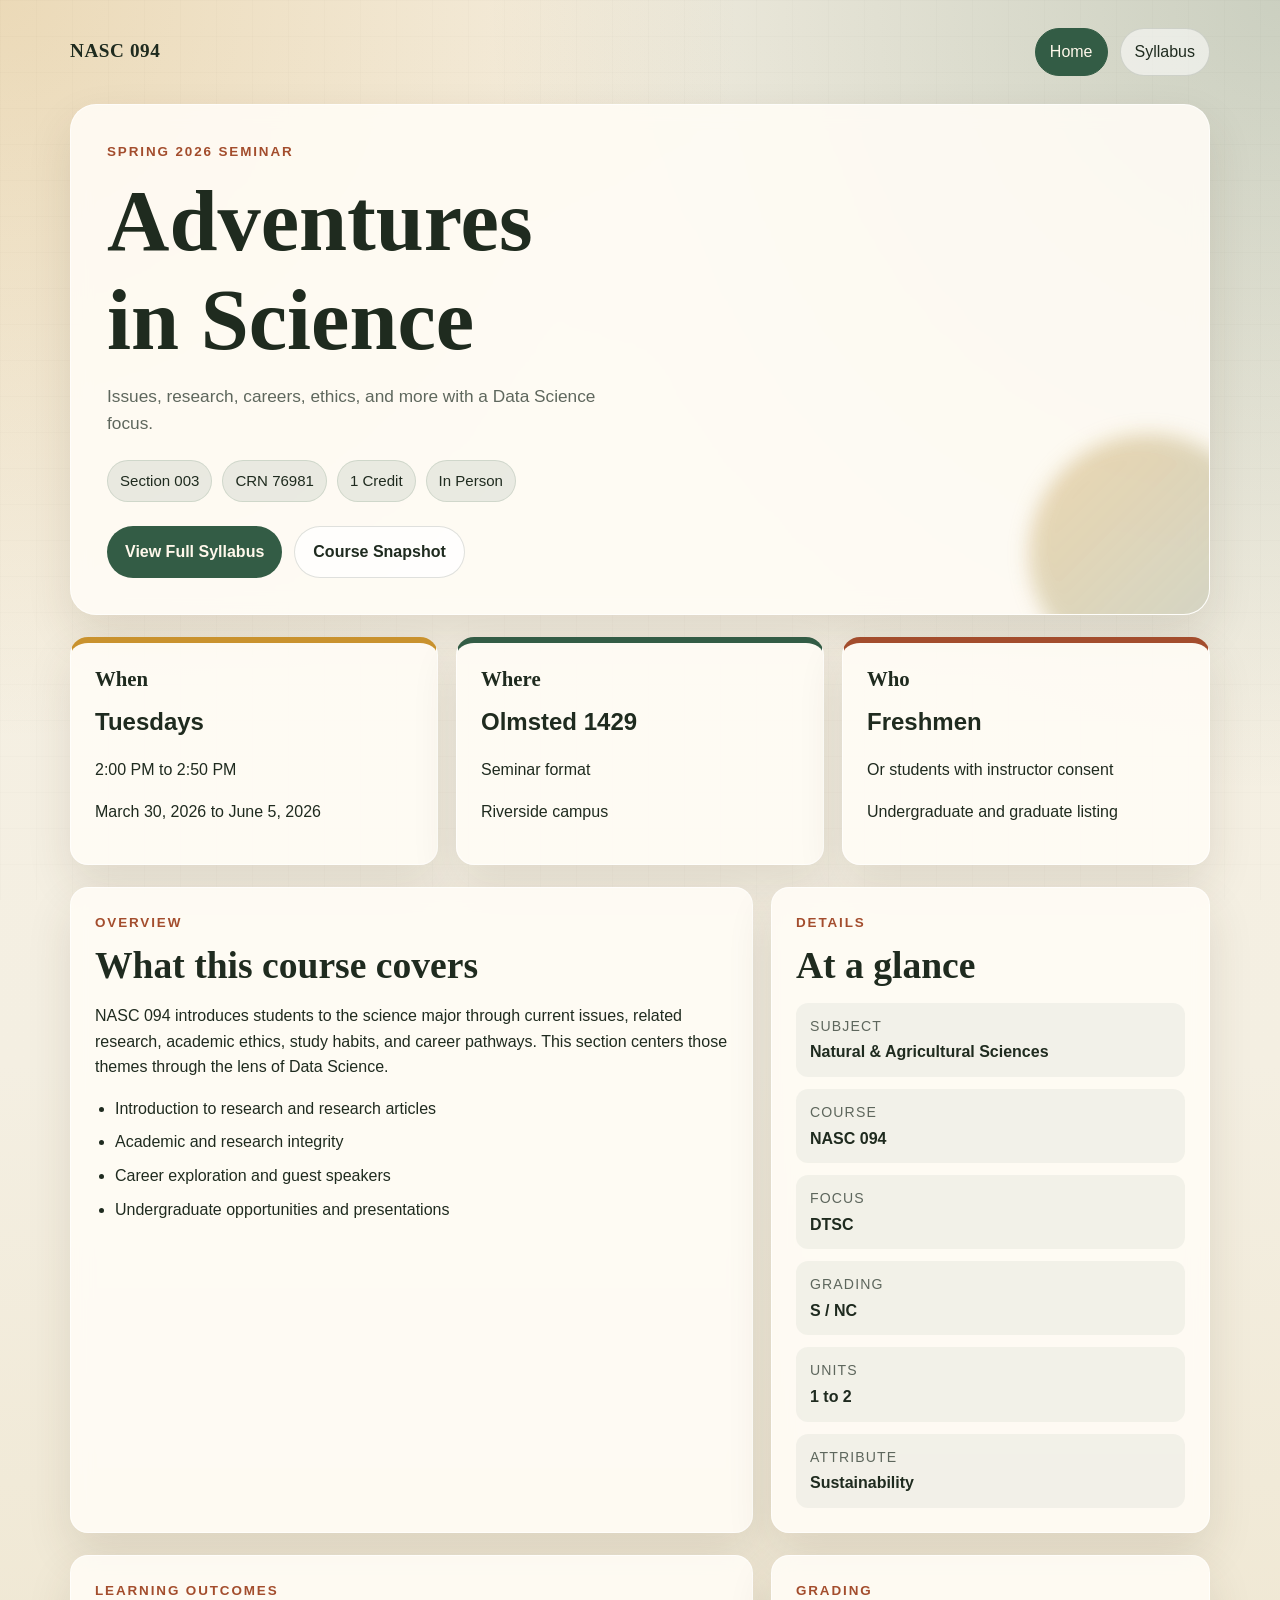
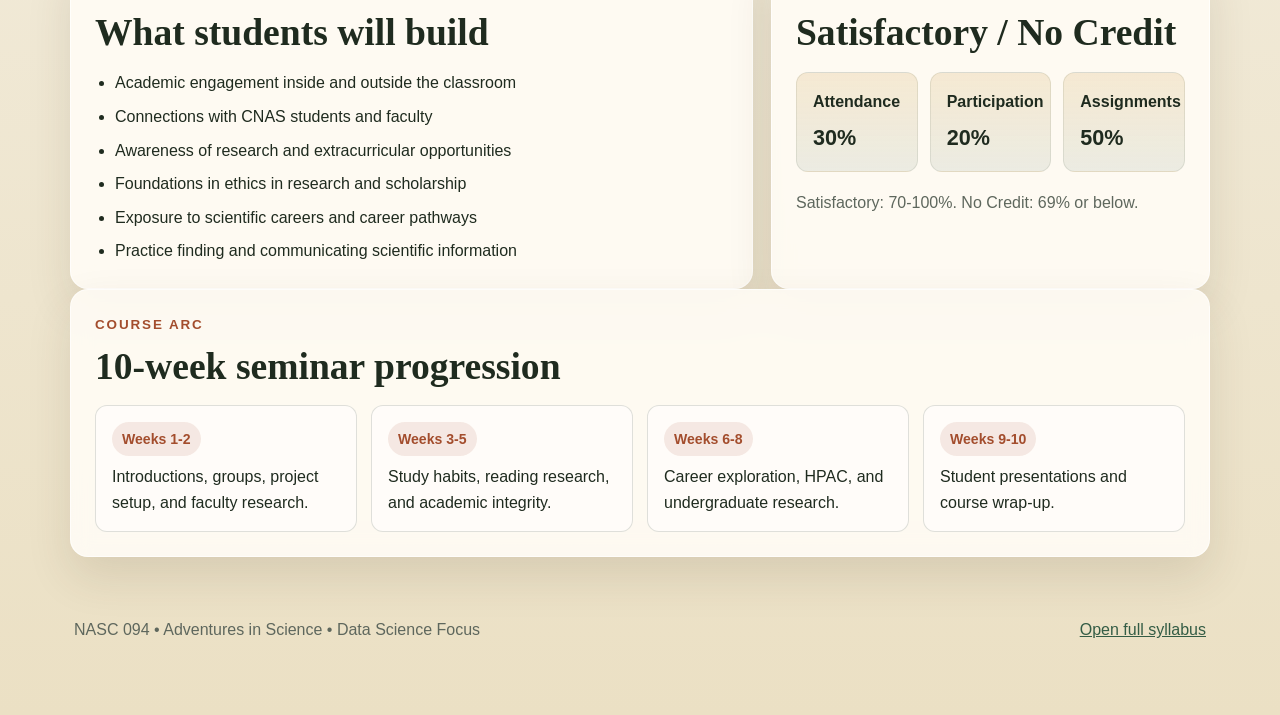
==== index.html @ e3873453 "Initial commit of NASC 094 course materials" ====
<!DOCTYPE html>
<html lang="en">
<head>
  <meta charset="UTF-8">
  <meta name="viewport" content="width=device-width, initial-scale=1.0">
  <title>NASC 094 | Adventures in Science</title>
  <meta name="description" content="NASC 094 course site for Adventures in Science: Data Science focus, Spring 2026.">
  <link rel="stylesheet" href="assets/styles.css">
</head>
<body>
  <div class="site-shell">
    <header class="hero">
      <nav class="topbar">
        <a class="brand" href="index.html">NASC 094</a>
        <div class="nav-links">
          <a href="index.html" aria-current="page">Home</a>
          <a href="syllabus.html">Syllabus</a>
        </div>
      </nav>

      <section class="hero-panel reveal delay-1">
        <p class="eyebrow">Spring 2026 Seminar</p>
        <h1>Adventures in Science</h1>
        <p class="hero-subtitle">Issues, research, careers, ethics, and more with a Data Science focus.</p>
        <div class="hero-meta">
          <span>Section 003</span>
          <span>CRN 76981</span>
          <span>1 Credit</span>
          <span>In Person</span>
        </div>
        <div class="hero-actions">
          <a class="button button-primary" href="syllabus.html">View Full Syllabus</a>
          <a class="button button-secondary" href="#overview">Course Snapshot</a>
        </div>
      </section>
    </header>

    <main>
      <section class="card-grid reveal delay-2" id="overview">
        <article class="info-card accent-gold">
          <h2>When</h2>
          <p class="card-highlight">Tuesdays</p>
          <p>2:00 PM to 2:50 PM</p>
          <p>March 30, 2026 to June 5, 2026</p>
        </article>

        <article class="info-card accent-green">
          <h2>Where</h2>
          <p class="card-highlight">Olmsted 1429</p>
          <p>Seminar format</p>
          <p>Riverside campus</p>
        </article>

        <article class="info-card accent-rust">
          <h2>Who</h2>
          <p class="card-highlight">Freshmen</p>
          <p>Or students with instructor consent</p>
          <p>Undergraduate and graduate listing</p>
        </article>
      </section>

      <section class="content-grid">
        <article class="content-panel reveal delay-2">
          <p class="section-tag">Overview</p>
          <h2>What this course covers</h2>
          <p>
            NASC 094 introduces students to the science major through current issues,
            related research, academic ethics, study habits, and career pathways.
            This section centers those themes through the lens of Data Science.
          </p>
          <ul class="feature-list">
            <li>Introduction to research and research articles</li>
            <li>Academic and research integrity</li>
            <li>Career exploration and guest speakers</li>
            <li>Undergraduate opportunities and presentations</li>
          </ul>
        </article>

        <aside class="content-panel compact reveal delay-3">
          <p class="section-tag">Details</p>
          <h2>At a glance</h2>
          <dl class="facts">
            <div>
              <dt>Subject</dt>
              <dd>Natural &amp; Agricultural Sciences</dd>
            </div>
            <div>
              <dt>Course</dt>
              <dd>NASC 094</dd>
            </div>
            <div>
              <dt>Focus</dt>
              <dd>DTSC</dd>
            </div>
            <div>
              <dt>Grading</dt>
              <dd>S / NC</dd>
            </div>
            <div>
              <dt>Units</dt>
              <dd>1 to 2</dd>
            </div>
            <div>
              <dt>Attribute</dt>
              <dd>Sustainability</dd>
            </div>
          </dl>
        </aside>
      </section>

      <section class="content-grid">
        <article class="content-panel reveal delay-3">
          <p class="section-tag">Learning Outcomes</p>
          <h2>What students will build</h2>
          <ul class="feature-list">
            <li>Academic engagement inside and outside the classroom</li>
            <li>Connections with CNAS students and faculty</li>
            <li>Awareness of research and extracurricular opportunities</li>
            <li>Foundations in ethics in research and scholarship</li>
            <li>Exposure to scientific careers and career pathways</li>
            <li>Practice finding and communicating scientific information</li>
          </ul>
        </article>

        <article class="content-panel reveal delay-4">
          <p class="section-tag">Grading</p>
          <h2>Satisfactory / No Credit</h2>
          <div class="grade-boxes">
            <div class="grade-box">
              <strong>Attendance</strong>
              <span>30%</span>
            </div>
            <div class="grade-box">
              <strong>Participation</strong>
              <span>20%</span>
            </div>
            <div class="grade-box">
              <strong>Assignments</strong>
              <span>50%</span>
            </div>
          </div>
          <p class="muted">Satisfactory: 70-100%. No Credit: 69% or below.</p>
        </article>
      </section>

      <section class="timeline-panel reveal delay-4">
        <p class="section-tag">Course Arc</p>
        <h2>10-week seminar progression</h2>
        <div class="timeline">
          <div><span>Weeks 1-2</span><p>Introductions, groups, project setup, and faculty research.</p></div>
          <div><span>Weeks 3-5</span><p>Study habits, reading research, and academic integrity.</p></div>
          <div><span>Weeks 6-8</span><p>Career exploration, HPAC, and undergraduate research.</p></div>
          <div><span>Weeks 9-10</span><p>Student presentations and course wrap-up.</p></div>
        </div>
      </section>
    </main>

    <footer class="site-footer reveal delay-4">
      <p>NASC 094 • Adventures in Science • Data Science Focus</p>
      <p><a href="syllabus.html">Open full syllabus</a></p>
    </footer>
  </div>
</body>
</html>
---- assets/styles.css ----
:root {
  --bg: #f6f0e3;
  --bg-deep: #ebe0c4;
  --paper: rgba(255, 252, 245, 0.9);
  --ink: #1f2b1f;
  --muted: #5e675d;
  --line: rgba(31, 43, 31, 0.14);
  --green: #335c45;
  --green-soft: #d7e3d8;
  --gold: #c9922e;
  --rust: #a34d2d;
  --shadow: 0 20px 45px rgba(64, 51, 27, 0.12);
  --radius-lg: 26px;
  --radius-md: 18px;
  --radius-sm: 12px;
}

* {
  box-sizing: border-box;
}

html {
  scroll-behavior: smooth;
}

body {
  margin: 0;
  color: var(--ink);
  background:
    radial-gradient(circle at top left, rgba(201, 146, 46, 0.24), transparent 28%),
    radial-gradient(circle at top right, rgba(51, 92, 69, 0.22), transparent 30%),
    linear-gradient(180deg, var(--bg) 0%, #f4efe2 46%, var(--bg-deep) 100%);
  font-family: "Avenir Next", "Trebuchet MS", sans-serif;
  line-height: 1.6;
}

body::before {
  content: "";
  position: fixed;
  inset: 0;
  background-image:
    linear-gradient(rgba(31, 43, 31, 0.04) 1px, transparent 1px),
    linear-gradient(90deg, rgba(31, 43, 31, 0.04) 1px, transparent 1px);
  background-size: 36px 36px;
  pointer-events: none;
  opacity: 0.32;
}

a {
  color: var(--green);
}

.site-shell {
  position: relative;
  max-width: 1180px;
  margin: 0 auto;
  padding: 28px 20px 56px;
}

.site-shell-inner {
  max-width: 1040px;
}

.topbar {
  display: flex;
  justify-content: space-between;
  align-items: center;
  gap: 16px;
  margin-bottom: 28px;
}

.brand {
  color: var(--ink);
  text-decoration: none;
  font-family: Georgia, "Palatino Linotype", serif;
  font-size: 1.2rem;
  font-weight: 700;
  letter-spacing: 0.03em;
}

.nav-links {
  display: flex;
  flex-wrap: wrap;
  gap: 12px;
}

.nav-links a {
  padding: 10px 14px;
  border: 1px solid var(--line);
  border-radius: 999px;
  background: rgba(255, 255, 255, 0.55);
  color: var(--ink);
  text-decoration: none;
}

.nav-links a[aria-current="page"] {
  background: var(--green);
  border-color: var(--green);
  color: #fff8eb;
}

.hero,
.page-header {
  position: relative;
}

.hero-panel,
.page-intro,
.content-panel,
.info-card,
.timeline-panel {
  background: var(--paper);
  backdrop-filter: blur(10px);
  border: 1px solid rgba(255, 255, 255, 0.65);
  box-shadow: var(--shadow);
}

.hero-panel,
.page-intro {
  border-radius: var(--radius-lg);
  padding: 36px;
}

.hero-panel {
  min-height: 340px;
  display: flex;
  flex-direction: column;
  justify-content: center;
  overflow: hidden;
}

.hero-panel::after {
  content: "";
  position: absolute;
  right: -60px;
  bottom: -60px;
  width: 240px;
  height: 240px;
  border-radius: 50%;
  background: linear-gradient(135deg, rgba(201, 146, 46, 0.35), rgba(51, 92, 69, 0.24));
  filter: blur(10px);
}

.eyebrow,
.section-tag {
  margin: 0 0 10px;
  color: var(--rust);
  font-size: 0.84rem;
  font-weight: 700;
  letter-spacing: 0.14em;
  text-transform: uppercase;
}

h1,
h2,
h3 {
  margin-top: 0;
  line-height: 1.15;
  font-family: Georgia, "Palatino Linotype", serif;
}

h1 {
  max-width: 12ch;
  margin-bottom: 12px;
  font-size: clamp(2.6rem, 8vw, 5.4rem);
}

h2 {
  margin-bottom: 16px;
  font-size: clamp(1.5rem, 4vw, 2.35rem);
}

h3 {
  margin-bottom: 8px;
  font-size: 1.12rem;
}

.hero-subtitle {
  max-width: 52ch;
  margin: 0 0 22px;
  color: var(--muted);
  font-size: 1.08rem;
}

.hero-meta {
  display: flex;
  flex-wrap: wrap;
  gap: 10px;
  margin-bottom: 24px;
}

.hero-meta span {
  padding: 8px 12px;
  border-radius: 999px;
  background: rgba(51, 92, 69, 0.1);
  border: 1px solid rgba(51, 92, 69, 0.14);
  font-size: 0.94rem;
}

.hero-actions {
  display: flex;
  flex-wrap: wrap;
  gap: 12px;
}

.button {
  display: inline-flex;
  align-items: center;
  justify-content: center;
  padding: 12px 18px;
  border-radius: 999px;
  text-decoration: none;
  font-weight: 700;
  transition: transform 180ms ease, background 180ms ease;
}

.button:hover {
  transform: translateY(-1px);
}

.button-primary {
  background: var(--green);
  color: #fff8eb;
}

.button-secondary {
  background: rgba(255, 255, 255, 0.72);
  color: var(--ink);
  border: 1px solid var(--line);
}

.card-grid,
.content-grid {
  display: grid;
  gap: 18px;
  margin-top: 22px;
}

.card-grid {
  grid-template-columns: repeat(3, minmax(0, 1fr));
}

.content-grid {
  grid-template-columns: minmax(0, 1.4fr) minmax(300px, 0.9fr);
}

.info-card,
.content-panel,
.timeline-panel {
  border-radius: var(--radius-md);
  padding: 24px;
}

.info-card h2 {
  margin-bottom: 12px;
  font-size: 1.3rem;
}

.card-highlight {
  margin: 0 0 4px;
  font-size: 1.5rem;
  font-weight: 700;
}

.accent-gold {
  border-top: 6px solid var(--gold);
}

.accent-green {
  border-top: 6px solid var(--green);
}

.accent-rust {
  border-top: 6px solid var(--rust);
}

.compact {
  align-self: start;
}

.feature-list,
.assignment-list {
  margin: 0;
  padding-left: 20px;
}

.feature-list li + li {
  margin-top: 8px;
}

.facts {
  display: grid;
  gap: 12px;
  margin: 0;
}

.facts div {
  padding: 12px 14px;
  border-radius: var(--radius-sm);
  background: rgba(51, 92, 69, 0.06);
}

.facts dt {
  margin-bottom: 2px;
  color: var(--muted);
  font-size: 0.88rem;
  text-transform: uppercase;
  letter-spacing: 0.08em;
}

.facts dd {
  margin: 0;
  font-weight: 700;
}

.grade-boxes {
  display: grid;
  grid-template-columns: repeat(3, minmax(0, 1fr));
  gap: 12px;
  margin: 18px 0;
}

.grade-box {
  padding: 16px;
  border-radius: var(--radius-sm);
  background: linear-gradient(180deg, rgba(201, 146, 46, 0.16), rgba(51, 92, 69, 0.09));
  border: 1px solid rgba(31, 43, 31, 0.09);
}

.grade-box strong,
.grade-box span {
  display: block;
}

.grade-box span {
  margin-top: 6px;
  font-size: 1.35rem;
  font-weight: 700;
}

.muted {
  color: var(--muted);
}

.timeline {
  display: grid;
  grid-template-columns: repeat(4, minmax(0, 1fr));
  gap: 14px;
}

.timeline div {
  padding: 16px;
  border-radius: var(--radius-sm);
  background: rgba(255, 255, 255, 0.58);
  border: 1px solid var(--line);
}

.timeline span {
  display: inline-block;
  margin-bottom: 8px;
  padding: 6px 10px;
  border-radius: 999px;
  background: rgba(163, 77, 45, 0.11);
  color: var(--rust);
  font-size: 0.88rem;
  font-weight: 700;
}

.timeline p {
  margin: 0;
}

.site-footer {
  display: flex;
  justify-content: space-between;
  gap: 16px;
  margin-top: 26px;
  padding: 18px 4px 0;
  color: var(--muted);
}

.stack-layout {
  display: grid;
  gap: 18px;
}

.two-column-list {
  display: grid;
  grid-template-columns: repeat(2, minmax(0, 1fr));
  gap: 16px 24px;
}

.assignment-list {
  display: grid;
  gap: 14px;
  padding-left: 0;
}

.assignment-list article {
  padding: 16px 18px;
  border-radius: var(--radius-sm);
  background: rgba(255, 255, 255, 0.62);
  border: 1px solid var(--line);
}

.assignment-list h3,
.assignment-list p {
  margin: 0;
}

.assignment-list p {
  margin-top: 6px;
}

.schedule-table {
  display: grid;
  gap: 12px;
}

.schedule-row {
  display: grid;
  grid-template-columns: 130px minmax(0, 1fr);
  gap: 14px;
  align-items: start;
  padding: 16px 18px;
  border-radius: var(--radius-sm);
  background: rgba(255, 255, 255, 0.58);
  border: 1px solid var(--line);
}

.schedule-week {
  font-weight: 700;
  color: var(--green);
}

.schedule-topic {
  min-width: 0;
}

.reveal {
  opacity: 0;
  transform: translateY(16px);
  animation: rise 700ms ease forwards;
}

.delay-1 {
  animation-delay: 80ms;
}

.delay-2 {
  animation-delay: 160ms;
}

.delay-3 {
  animation-delay: 240ms;
}

.delay-4 {
  animation-delay: 320ms;
}

@keyframes rise {
  to {
    opacity: 1;
    transform: translateY(0);
  }
}

@media (max-width: 900px) {
  .card-grid,
  .content-grid,
  .timeline,
  .grade-boxes,
  .two-column-list {
    grid-template-columns: 1fr;
  }

  .site-footer,
  .topbar {
    flex-direction: column;
    align-items: flex-start;
  }

  h1 {
    max-width: 100%;
  }
}

@media (max-width: 640px) {
  .site-shell {
    padding: 16px 14px 42px;
  }

  .hero-panel,
  .page-intro,
  .content-panel,
  .info-card,
  .timeline-panel {
    padding: 20px;
  }

  .schedule-row {
    grid-template-columns: 1fr;
  }

  .nav-links {
    width: 100%;
  }

  .nav-links a {
    text-align: center;
    flex: 1 1 auto;
  }
}
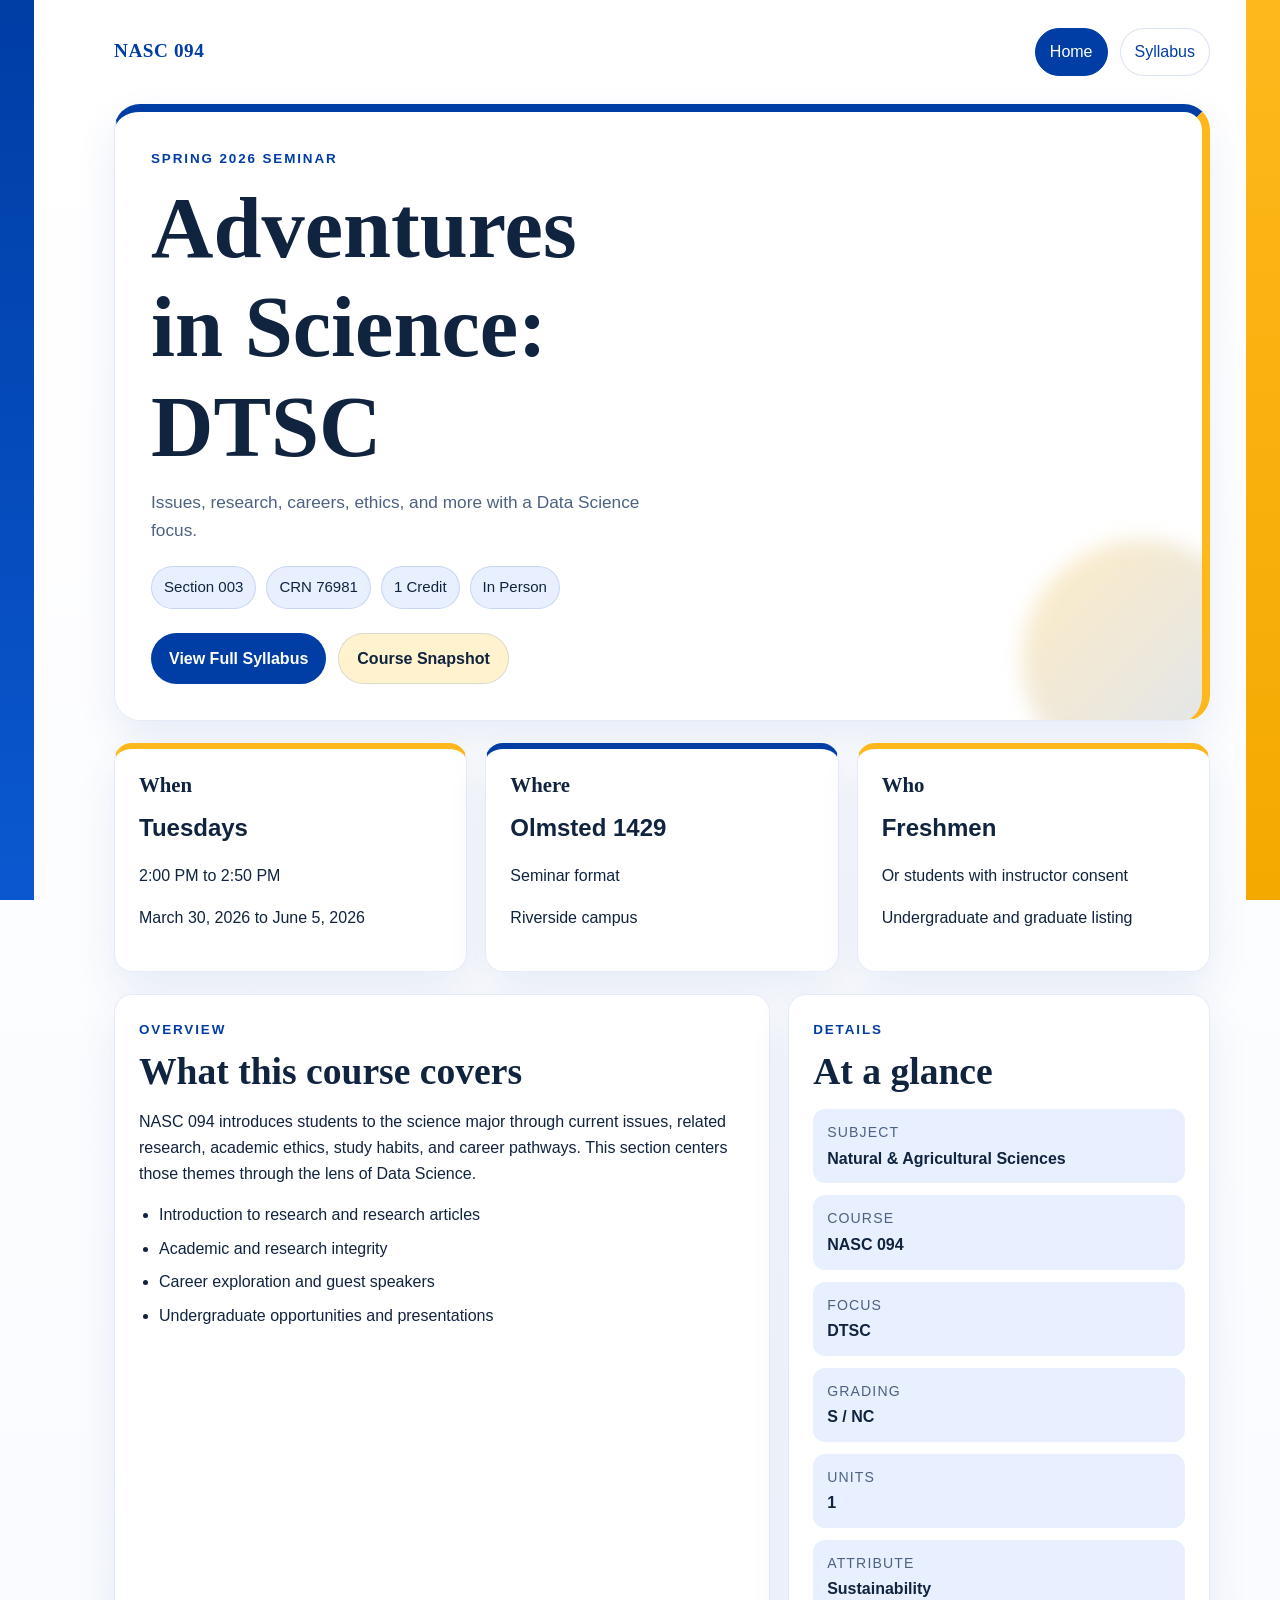
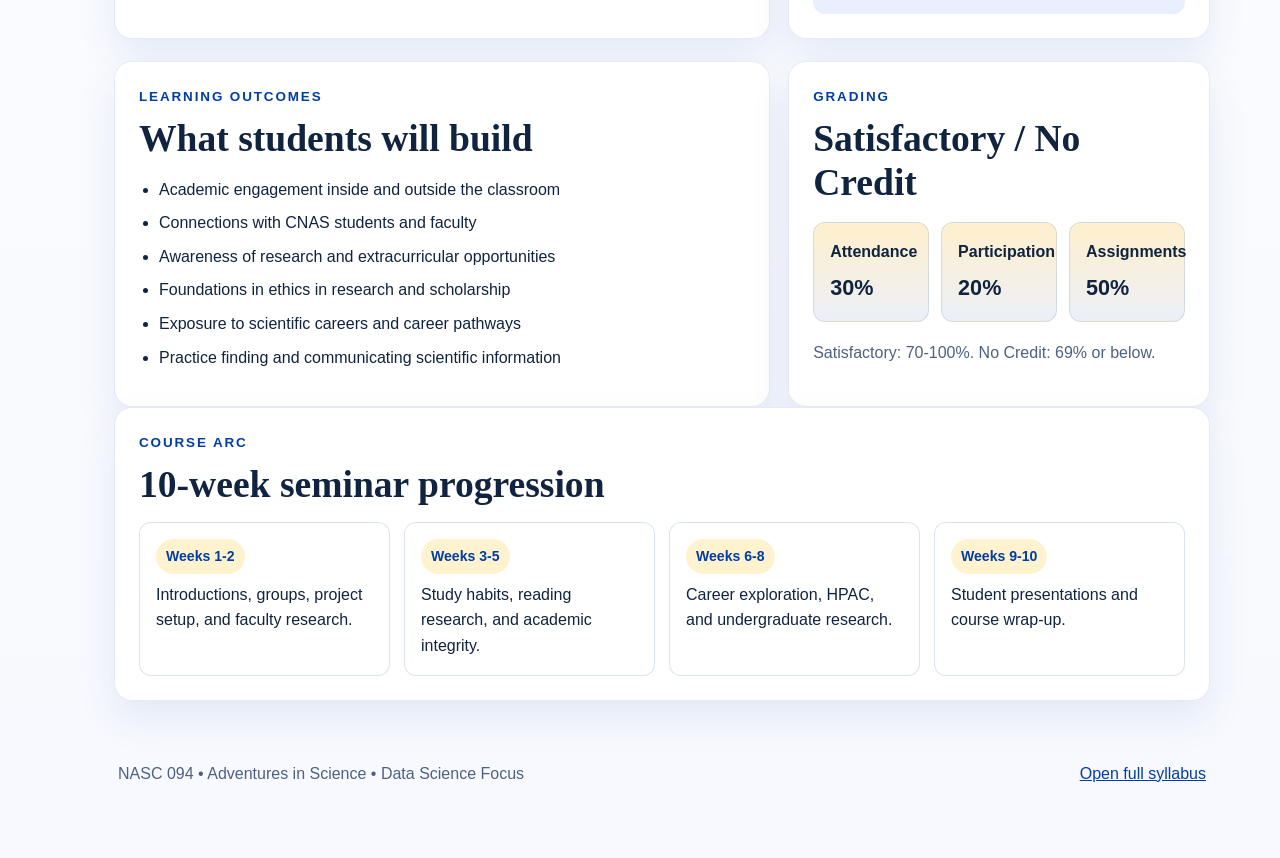
==== commit 9b6b4ac8: "week1" ====
--- a/index.html
+++ b/index.html
@@ -3,7 +3,7 @@
 <head>
   <meta charset="UTF-8">
   <meta name="viewport" content="width=device-width, initial-scale=1.0">
-  <title>NASC 094 | Adventures in Science</title>
+  <title> NASC 094 | Adventures in Science: DTSC</title>
   <meta name="description" content="NASC 094 course site for Adventures in Science: Data Science focus, Spring 2026.">
   <link rel="stylesheet" href="assets/styles.css">
 </head>
@@ -11,7 +11,7 @@
   <div class="site-shell">
     <header class="hero">
       <nav class="topbar">
-        <a class="brand" href="index.html">NASC 094</a>
+        <a class="brand" href="index.html"> NASC 094</a>
         <div class="nav-links">
           <a href="index.html" aria-current="page">Home</a>
           <a href="syllabus.html">Syllabus</a>
@@ -20,7 +20,7 @@
 
       <section class="hero-panel reveal delay-1">
         <p class="eyebrow">Spring 2026 Seminar</p>
-        <h1>Adventures in Science</h1>
+        <h1>Adventures in Science: DTSC</h1>
         <p class="hero-subtitle">Issues, research, careers, ethics, and more with a Data Science focus.</p>
         <div class="hero-meta">
           <span>Section 003</span>
@@ -98,7 +98,7 @@
             </div>
             <div>
               <dt>Units</dt>
-              <dd>1 to 2</dd>
+              <dd>1 </dd>
             </div>
             <div>
               <dt>Attribute</dt>
--- a/assets/styles.css
+++ b/assets/styles.css
@@ -1,15 +1,15 @@
 :root {
-  --bg: #f6f0e3;
-  --bg-deep: #ebe0c4;
-  --paper: rgba(255, 252, 245, 0.9);
-  --ink: #1f2b1f;
-  --muted: #5e675d;
-  --line: rgba(31, 43, 31, 0.14);
-  --green: #335c45;
-  --green-soft: #d7e3d8;
-  --gold: #c9922e;
-  --rust: #a34d2d;
-  --shadow: 0 20px 45px rgba(64, 51, 27, 0.12);
+  --bg: #ffffff;
+  --bg-soft: #f7f9fe;
+  --paper: rgba(255, 255, 255, 0.96);
+  --ink: #10233f;
+  --muted: #4d6182;
+  --line: rgba(0, 61, 165, 0.14);
+  --blue: #003da5;
+  --blue-soft: #e8f0ff;
+  --gold: #ffb81c;
+  --gold-soft: #fff3cf;
+  --shadow: 0 18px 40px rgba(0, 61, 165, 0.09);
   --radius-lg: 26px;
   --radius-md: 18px;
   --radius-sm: 12px;
@@ -27,34 +27,41 @@
   margin: 0;
   color: var(--ink);
   background:
-    radial-gradient(circle at top left, rgba(201, 146, 46, 0.24), transparent 28%),
-    radial-gradient(circle at top right, rgba(51, 92, 69, 0.22), transparent 30%),
-    linear-gradient(180deg, var(--bg) 0%, #f4efe2 46%, var(--bg-deep) 100%);
+    linear-gradient(180deg, #ffffff 0%, var(--bg-soft) 100%);
   font-family: "Avenir Next", "Trebuchet MS", sans-serif;
   line-height: 1.6;
+  position: relative;
 }
 
 body::before {
   content: "";
   position: fixed;
-  inset: 0;
-  background-image:
-    linear-gradient(rgba(31, 43, 31, 0.04) 1px, transparent 1px),
-    linear-gradient(90deg, rgba(31, 43, 31, 0.04) 1px, transparent 1px);
-  background-size: 36px 36px;
+  inset: 0 auto 0 0;
+  width: clamp(12px, 3vw, 34px);
+  background: linear-gradient(180deg, var(--blue) 0%, #0a58d0 100%);
   pointer-events: none;
-  opacity: 0.32;
+  z-index: 0;
+}
+
+body::after {
+  content: "";
+  position: fixed;
+  inset: 0 0 0 auto;
+  width: clamp(12px, 3vw, 34px);
+  background: linear-gradient(180deg, var(--gold) 0%, #f3a900 100%);
+  pointer-events: none;
+  z-index: 0;
 }
 
 a {
-  color: var(--green);
+  color: var(--blue);
 }
 
 .site-shell {
   position: relative;
   max-width: 1180px;
   margin: 0 auto;
-  padding: 28px 20px 56px;
+  padding: 28px 20px 56px clamp(32px, 5vw, 64px);
 }
 
 .site-shell-inner {
@@ -70,7 +77,7 @@
 }
 
 .brand {
-  color: var(--ink);
+  color: var(--blue);
   text-decoration: none;
   font-family: Georgia, "Palatino Linotype", serif;
   font-size: 1.2rem;
@@ -88,15 +95,15 @@
   padding: 10px 14px;
   border: 1px solid var(--line);
   border-radius: 999px;
-  background: rgba(255, 255, 255, 0.55);
-  color: var(--ink);
+  background: rgba(255, 255, 255, 0.96);
+  color: var(--blue);
   text-decoration: none;
 }
 
 .nav-links a[aria-current="page"] {
-  background: var(--green);
-  border-color: var(--green);
-  color: #fff8eb;
+  background: var(--blue);
+  border-color: var(--blue);
+  color: #ffffff;
 }
 
 .hero,
@@ -111,7 +118,7 @@
 .timeline-panel {
   background: var(--paper);
   backdrop-filter: blur(10px);
-  border: 1px solid rgba(255, 255, 255, 0.65);
+  border: 1px solid rgba(0, 61, 165, 0.1);
   box-shadow: var(--shadow);
 }
 
@@ -127,6 +134,8 @@
   flex-direction: column;
   justify-content: center;
   overflow: hidden;
+  border-top: 8px solid var(--blue);
+  border-right: 8px solid var(--gold);
 }
 
 .hero-panel::after {
@@ -137,14 +146,14 @@
   width: 240px;
   height: 240px;
   border-radius: 50%;
-  background: linear-gradient(135deg, rgba(201, 146, 46, 0.35), rgba(51, 92, 69, 0.24));
+  background: linear-gradient(135deg, rgba(255, 184, 28, 0.26), rgba(0, 61, 165, 0.14));
   filter: blur(10px);
 }
 
 .eyebrow,
 .section-tag {
   margin: 0 0 10px;
-  color: var(--rust);
+  color: var(--blue);
   font-size: 0.84rem;
   font-weight: 700;
   letter-spacing: 0.14em;
@@ -192,8 +201,8 @@
 .hero-meta span {
   padding: 8px 12px;
   border-radius: 999px;
-  background: rgba(51, 92, 69, 0.1);
-  border: 1px solid rgba(51, 92, 69, 0.14);
+  background: var(--blue-soft);
+  border: 1px solid rgba(0, 61, 165, 0.14);
   font-size: 0.94rem;
 }
 
@@ -219,12 +228,12 @@
 }
 
 .button-primary {
-  background: var(--green);
-  color: #fff8eb;
+  background: var(--blue);
+  color: #ffffff;
 }
 
 .button-secondary {
-  background: rgba(255, 255, 255, 0.72);
+  background: var(--gold-soft);
   color: var(--ink);
   border: 1px solid var(--line);
 }
@@ -267,11 +276,11 @@
 }
 
 .accent-green {
-  border-top: 6px solid var(--green);
+  border-top: 6px solid var(--blue);
 }
 
 .accent-rust {
-  border-top: 6px solid var(--rust);
+  border-top: 6px solid var(--gold);
 }
 
 .compact {
@@ -297,7 +306,7 @@
 .facts div {
   padding: 12px 14px;
   border-radius: var(--radius-sm);
-  background: rgba(51, 92, 69, 0.06);
+  background: var(--blue-soft);
 }
 
 .facts dt {
@@ -323,8 +332,8 @@
 .grade-box {
   padding: 16px;
   border-radius: var(--radius-sm);
-  background: linear-gradient(180deg, rgba(201, 146, 46, 0.16), rgba(51, 92, 69, 0.09));
-  border: 1px solid rgba(31, 43, 31, 0.09);
+  background: linear-gradient(180deg, rgba(255, 184, 28, 0.22), rgba(0, 61, 165, 0.08));
+  border: 1px solid rgba(0, 61, 165, 0.12);
 }
 
 .grade-box strong,
@@ -351,7 +360,7 @@
 .timeline div {
   padding: 16px;
   border-radius: var(--radius-sm);
-  background: rgba(255, 255, 255, 0.58);
+  background: rgba(255, 255, 255, 0.92);
   border: 1px solid var(--line);
 }
 
@@ -360,8 +369,8 @@
   margin-bottom: 8px;
   padding: 6px 10px;
   border-radius: 999px;
-  background: rgba(163, 77, 45, 0.11);
-  color: var(--rust);
+  background: var(--gold-soft);
+  color: var(--blue);
   font-size: 0.88rem;
   font-weight: 700;
 }
@@ -399,7 +408,7 @@
 .assignment-list article {
   padding: 16px 18px;
   border-radius: var(--radius-sm);
-  background: rgba(255, 255, 255, 0.62);
+  background: rgba(255, 255, 255, 0.96);
   border: 1px solid var(--line);
 }
 
@@ -424,13 +433,13 @@
   align-items: start;
   padding: 16px 18px;
   border-radius: var(--radius-sm);
-  background: rgba(255, 255, 255, 0.58);
+  background: rgba(255, 255, 255, 0.96);
   border: 1px solid var(--line);
 }
 
 .schedule-week {
   font-weight: 700;
-  color: var(--green);
+  color: var(--blue);
 }
 
 .schedule-topic {
@@ -488,7 +497,7 @@
 
 @media (max-width: 640px) {
   .site-shell {
-    padding: 16px 14px 42px;
+    padding: 16px 14px 42px 30px;
   }
 
   .hero-panel,
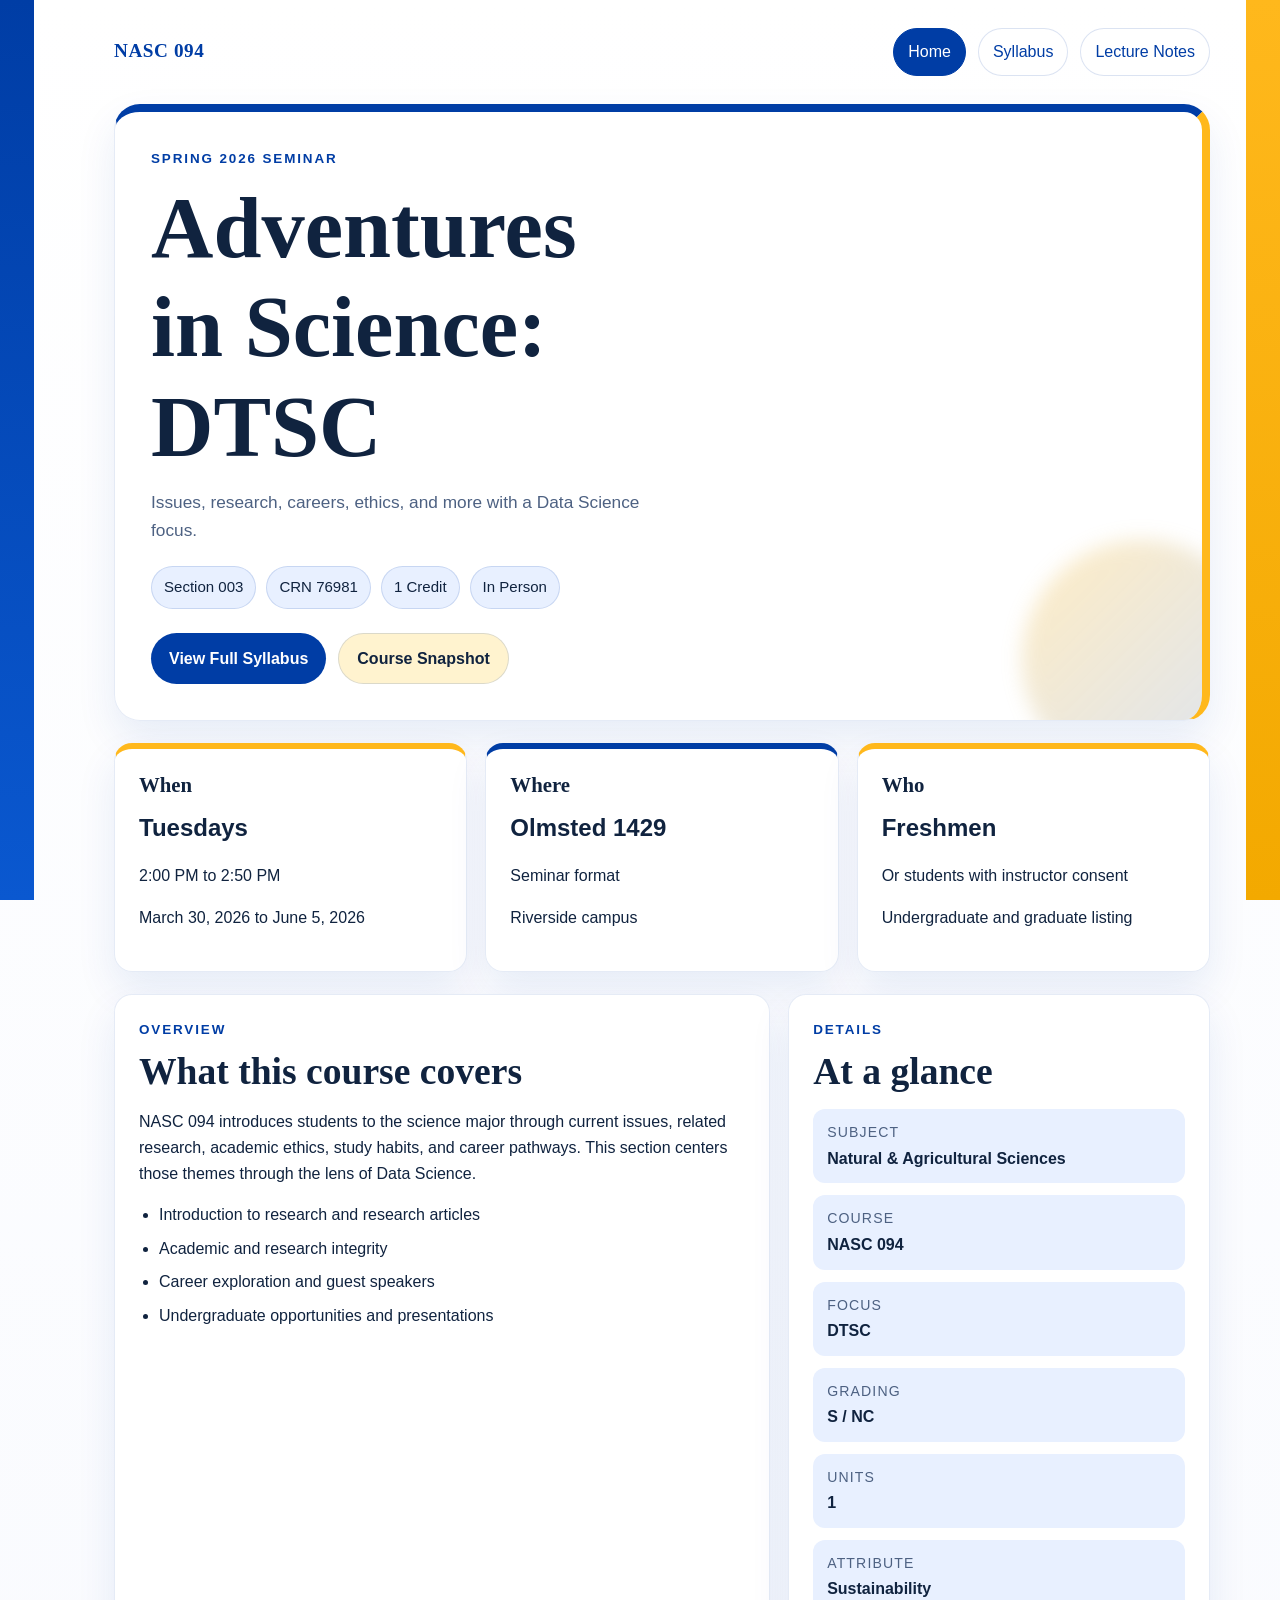
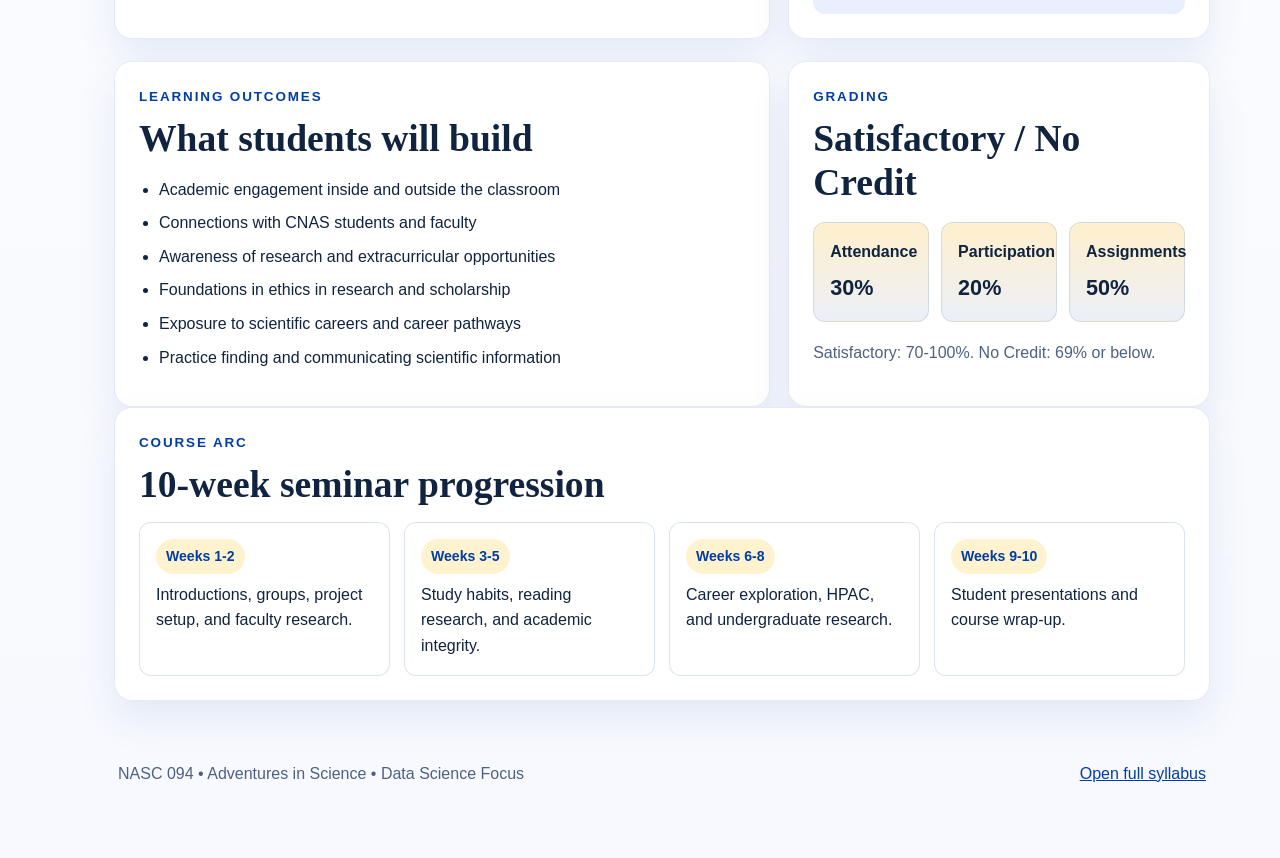
==== commit c9a221fa: "notes" ====
--- a/index.html
+++ b/index.html
@@ -15,6 +15,7 @@
         <div class="nav-links">
           <a href="index.html" aria-current="page">Home</a>
           <a href="syllabus.html">Syllabus</a>
+          <a href="lecture_notes/index.html">Lecture Notes</a>
         </div>
       </nav>
 
--- a/assets/styles.css
+++ b/assets/styles.css
@@ -174,6 +174,10 @@
   font-size: clamp(2.6rem, 8vw, 5.4rem);
 }
 
+.page-intro h1 {
+  max-width: 100%;
+}
+
 h2 {
   margin-bottom: 16px;
   font-size: clamp(1.5rem, 4vw, 2.35rem);
@@ -446,6 +450,21 @@
   min-width: 0;
 }
 
+.embed-shell {
+  overflow: hidden;
+  border: 1px solid var(--line);
+  border-radius: var(--radius-md);
+  background: #ffffff;
+}
+
+.notes-frame {
+  display: block;
+  width: 100%;
+  min-height: 1200px;
+  border: 0;
+  background: #ffffff;
+}
+
 .reveal {
   opacity: 0;
   transform: translateY(16px);
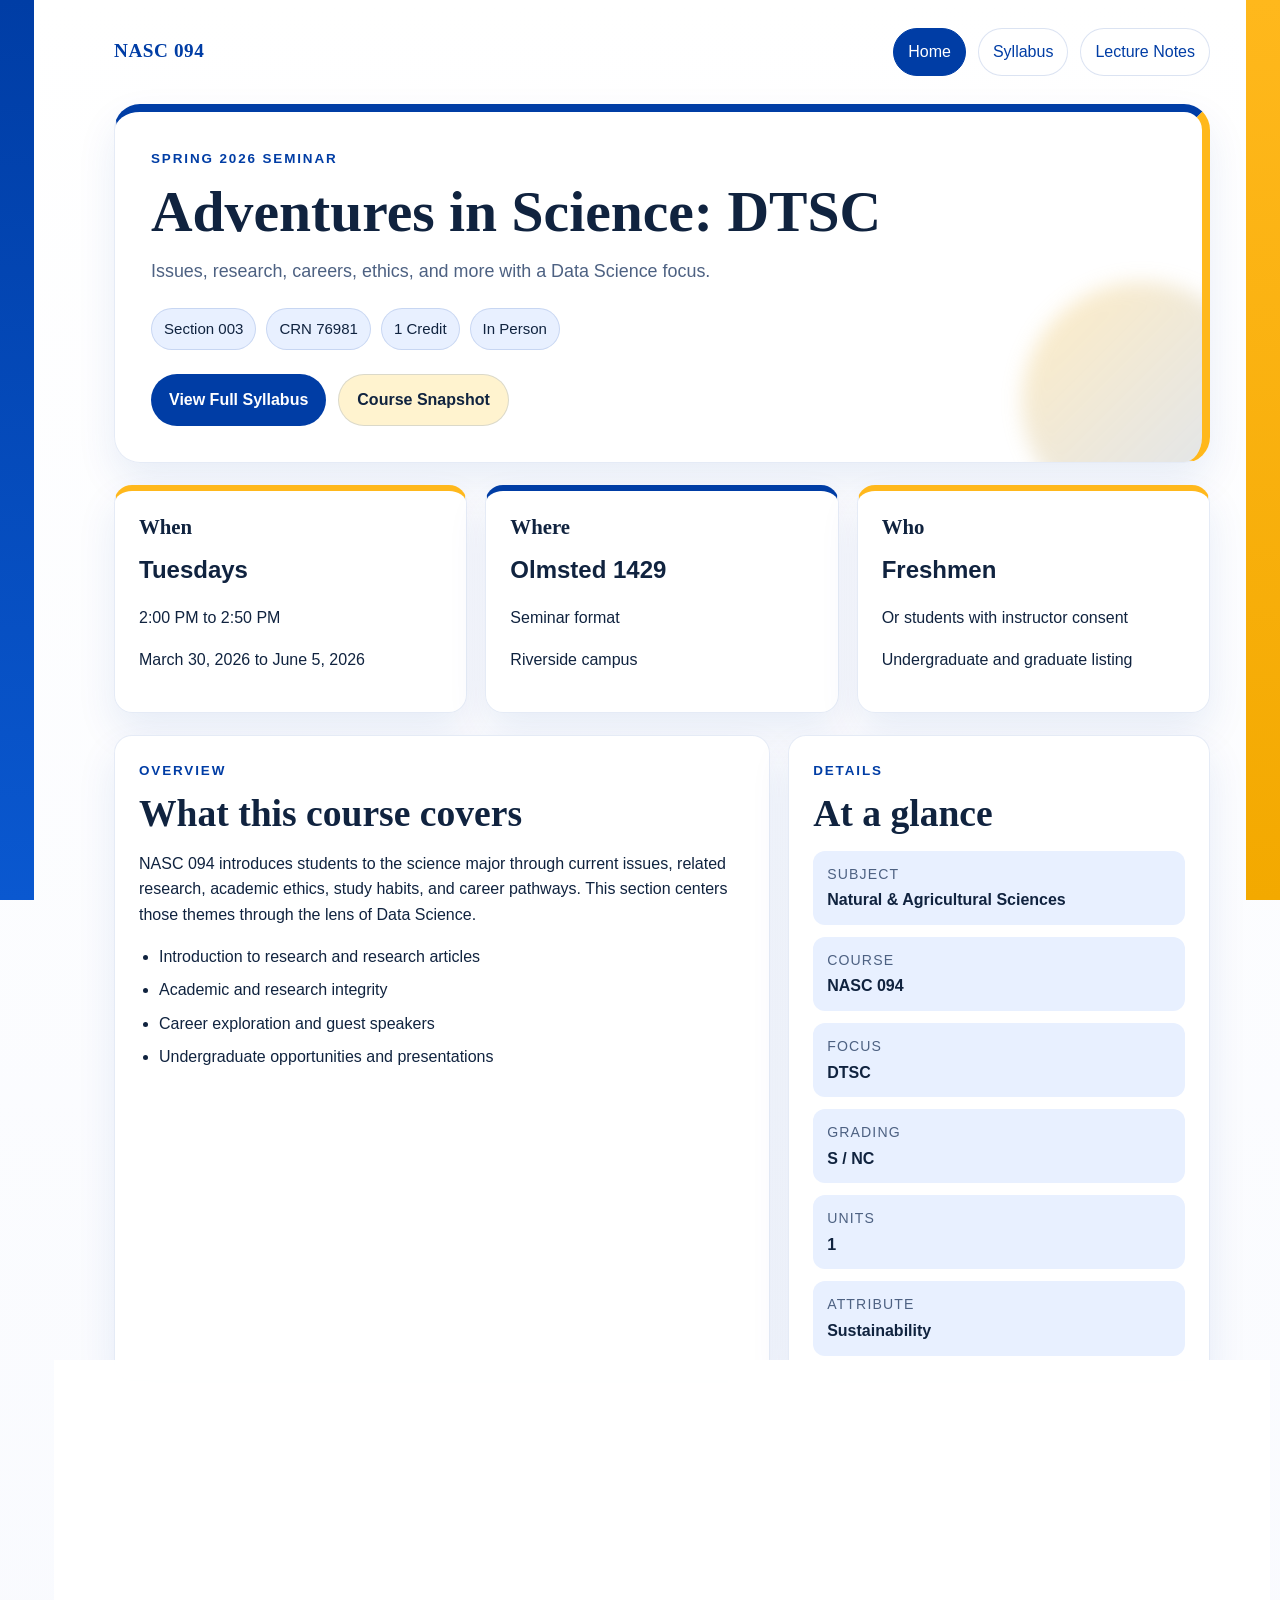
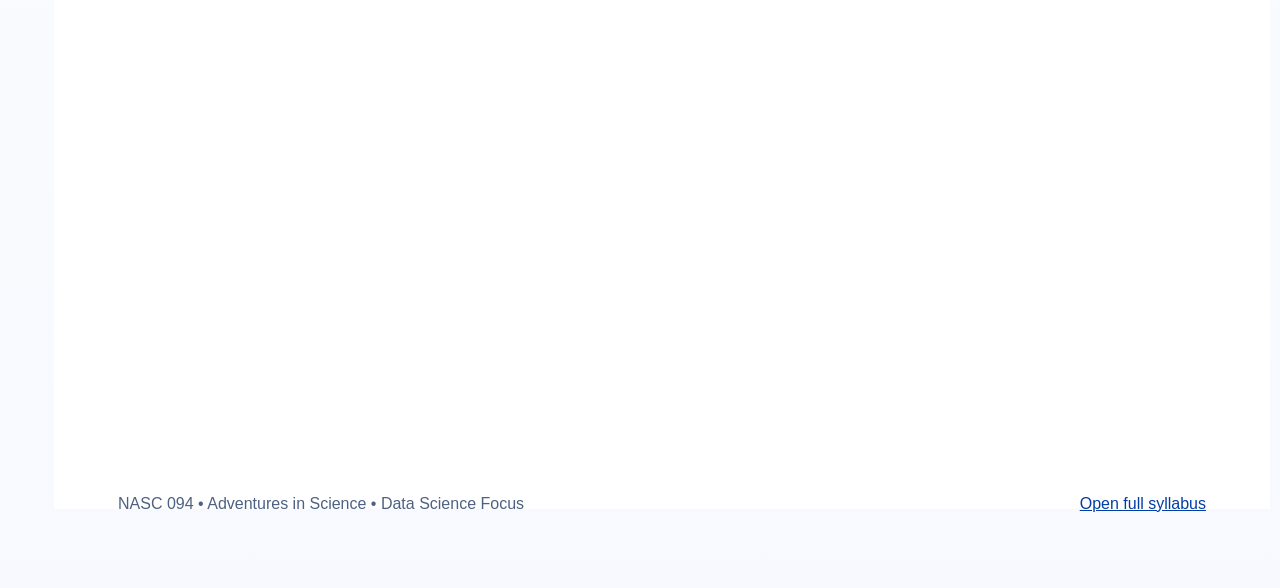
==== commit d019fbb7: "homepage" ====
--- a/index.html
+++ b/index.html
@@ -15,7 +15,7 @@
         <div class="nav-links">
           <a href="index.html" aria-current="page">Home</a>
           <a href="syllabus.html">Syllabus</a>
-          <a href="lecture_notes/index.html">Lecture Notes</a>
+          <a href="lecture_notes/Week1.html">Lecture Notes</a>
         </div>
       </nav>
 
@@ -123,7 +123,7 @@
           </ul>
         </article>
 
-        <article class="content-panel reveal delay-4">
+        <article class="content-panel reveal delay-4 grading-panel">
           <p class="section-tag">Grading</p>
           <h2>Satisfactory / No Credit</h2>
           <div class="grade-boxes">
--- a/assets/styles.css
+++ b/assets/styles.css
@@ -174,6 +174,11 @@
   font-size: clamp(2.6rem, 8vw, 5.4rem);
 }
 
+.hero-panel h1 {
+  max-width: 100%;
+  font-size: clamp(2rem, 4.8vw, 3.6rem);
+}
+
 .page-intro h1 {
   max-width: 100%;
 }
@@ -193,6 +198,11 @@
   margin: 0 0 22px;
   color: var(--muted);
   font-size: 1.08rem;
+}
+
+.hero-panel .hero-subtitle {
+  max-width: 100%;
+  font-size: clamp(0.98rem, 1.8vw, 1.12rem);
 }
 
 .hero-meta {
@@ -349,6 +359,22 @@
   margin-top: 6px;
   font-size: 1.35rem;
   font-weight: 700;
+}
+
+.grading-panel {
+  font-size: 0.95rem;
+}
+
+.grading-panel h2 {
+  font-size: clamp(1.25rem, 2.4vw, 1.75rem);
+}
+
+.grading-panel .grade-box strong {
+  font-size: 0.92rem;
+}
+
+.grading-panel .grade-box span {
+  font-size: 1.08rem;
 }
 
 .muted {
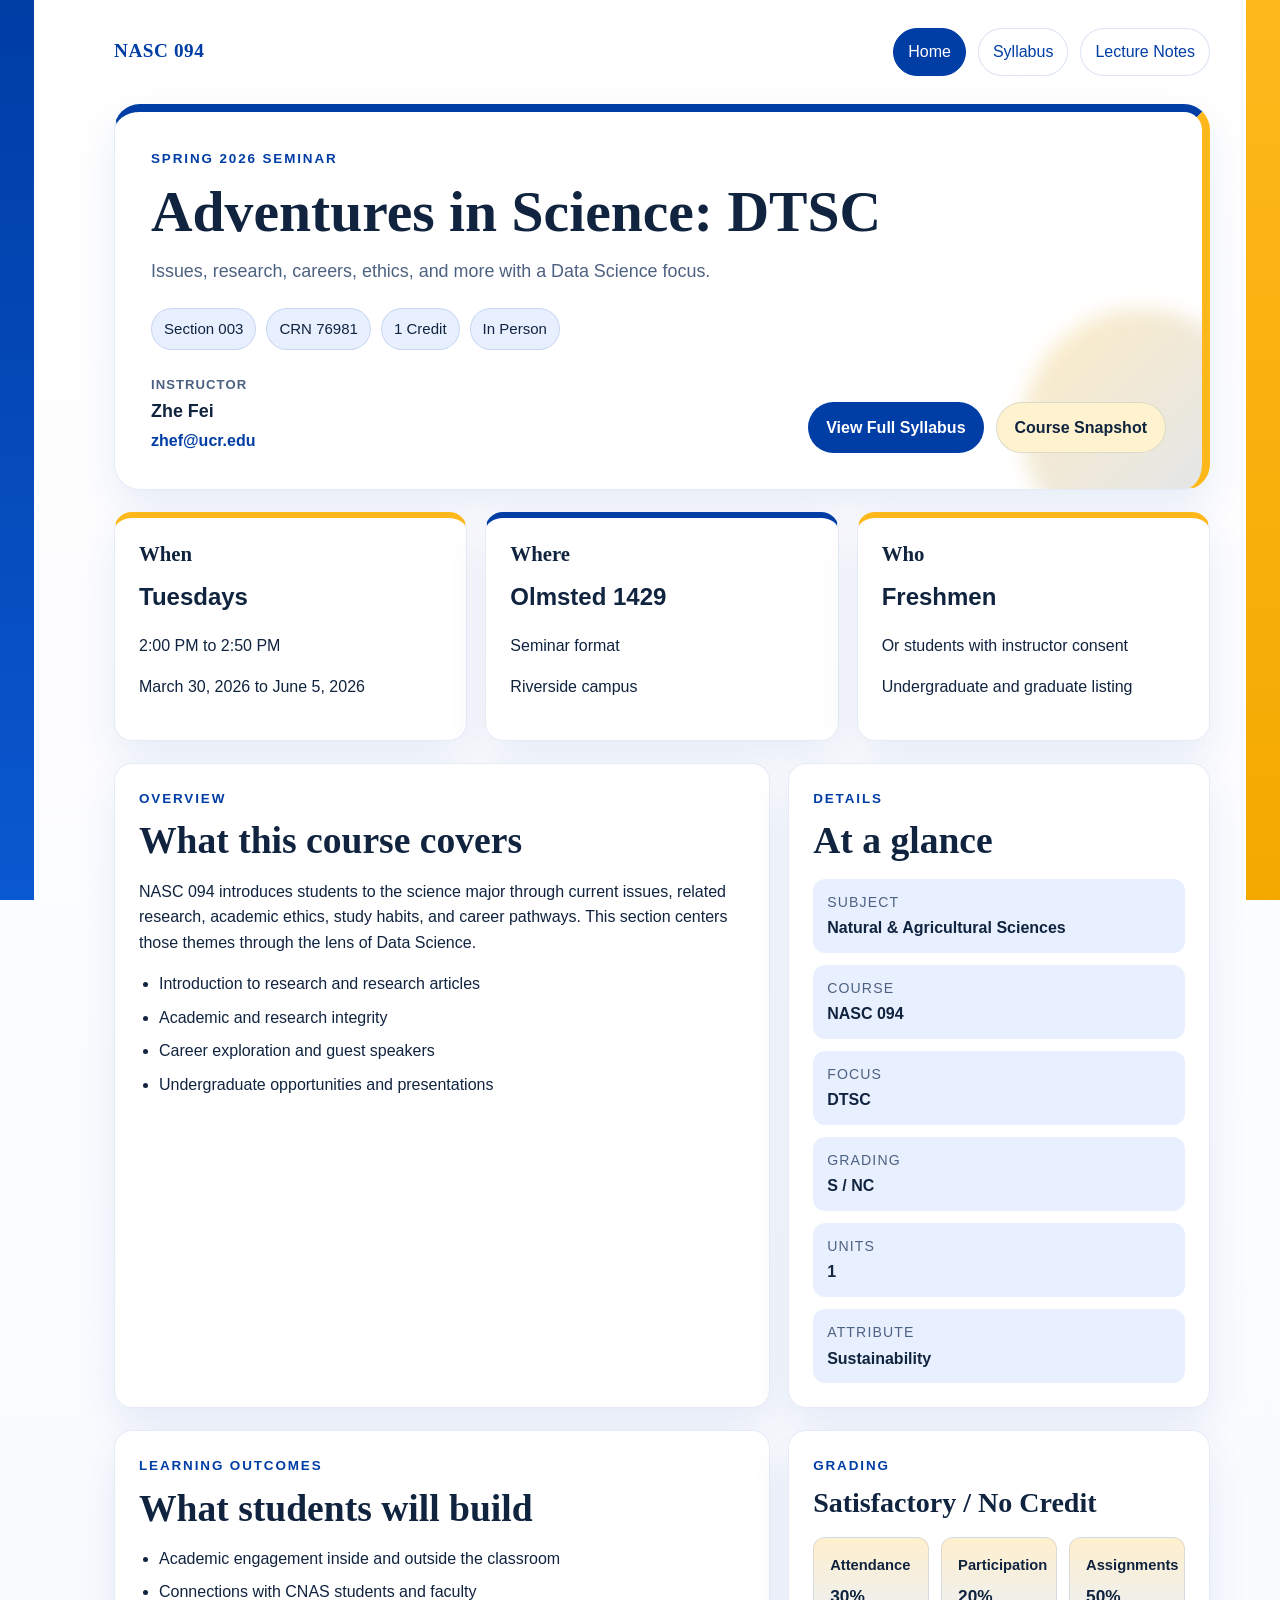
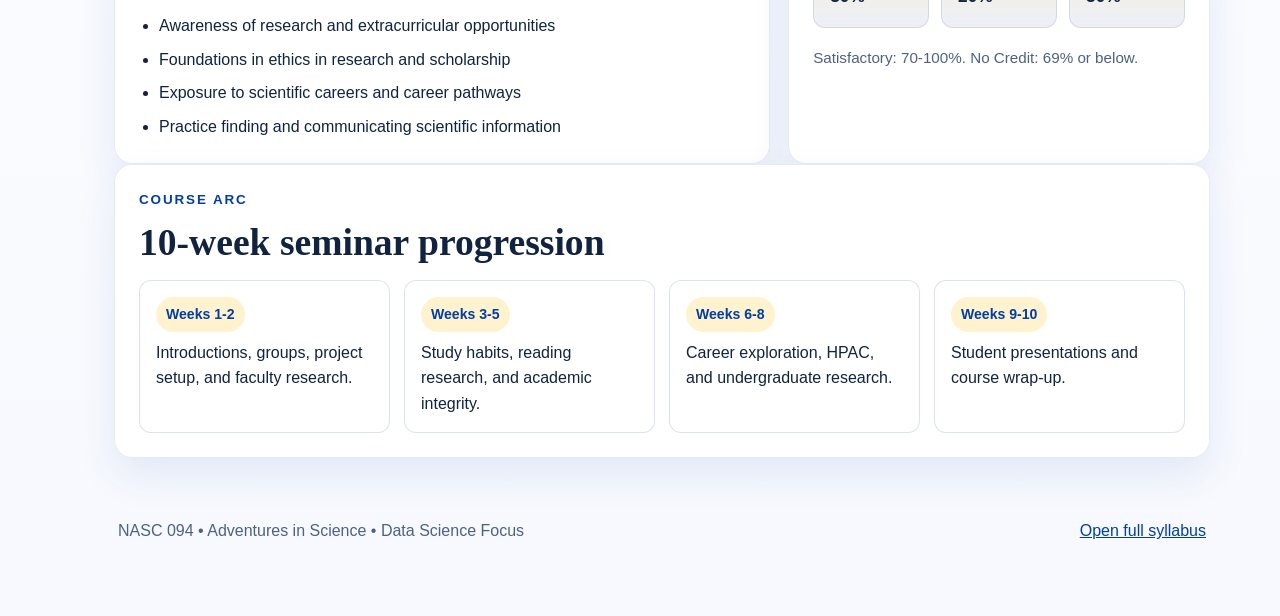
==== commit b5228001: "week2" ====
--- a/index.html
+++ b/index.html
@@ -29,9 +29,16 @@
           <span>1 Credit</span>
           <span>In Person</span>
         </div>
-        <div class="hero-actions">
-          <a class="button button-primary" href="syllabus.html">View Full Syllabus</a>
-          <a class="button button-secondary" href="#overview">Course Snapshot</a>
+        <div class="hero-footer">
+          <div class="hero-instructor">
+            <p class="hero-instructor-label">Instructor</p>
+            <p class="hero-instructor-name">Zhe Fei</p>
+            <a class="hero-instructor-email" href="mailto:zhef@ucr.edu">zhef@ucr.edu</a>
+          </div>
+          <div class="hero-actions">
+            <a class="button button-primary" href="syllabus.html">View Full Syllabus</a>
+            <a class="button button-secondary" href="#overview">Course Snapshot</a>
+          </div>
         </div>
       </section>
     </header>
--- a/assets/styles.css
+++ b/assets/styles.css
@@ -224,6 +224,43 @@
   display: flex;
   flex-wrap: wrap;
   gap: 12px;
+  justify-content: flex-end;
+}
+
+.hero-footer {
+  position: relative;
+  z-index: 1;
+  display: flex;
+  justify-content: space-between;
+  align-items: flex-end;
+  gap: 20px;
+  margin-top: auto;
+}
+
+.hero-instructor {
+  display: flex;
+  flex-direction: column;
+  gap: 2px;
+}
+
+.hero-instructor-label {
+  margin: 0;
+  color: var(--muted);
+  font-size: 0.82rem;
+  font-weight: 700;
+  letter-spacing: 0.08em;
+  text-transform: uppercase;
+}
+
+.hero-instructor-name {
+  margin: 0;
+  font-size: 1.12rem;
+  font-weight: 700;
+}
+
+.hero-instructor-email {
+  font-weight: 600;
+  text-decoration: none;
 }
 
 .button {
@@ -491,6 +528,10 @@
   background: #ffffff;
 }
 
+.notes-title {
+  font-size: clamp(1.8rem, 3.6vw, 2.8rem);
+}
+
 .reveal {
   opacity: 0;
   transform: translateY(16px);
@@ -538,6 +579,15 @@
   h1 {
     max-width: 100%;
   }
+
+  .hero-footer {
+    flex-direction: column;
+    align-items: flex-start;
+  }
+
+  .hero-actions {
+    justify-content: flex-start;
+  }
 }
 
 @media (max-width: 640px) {
